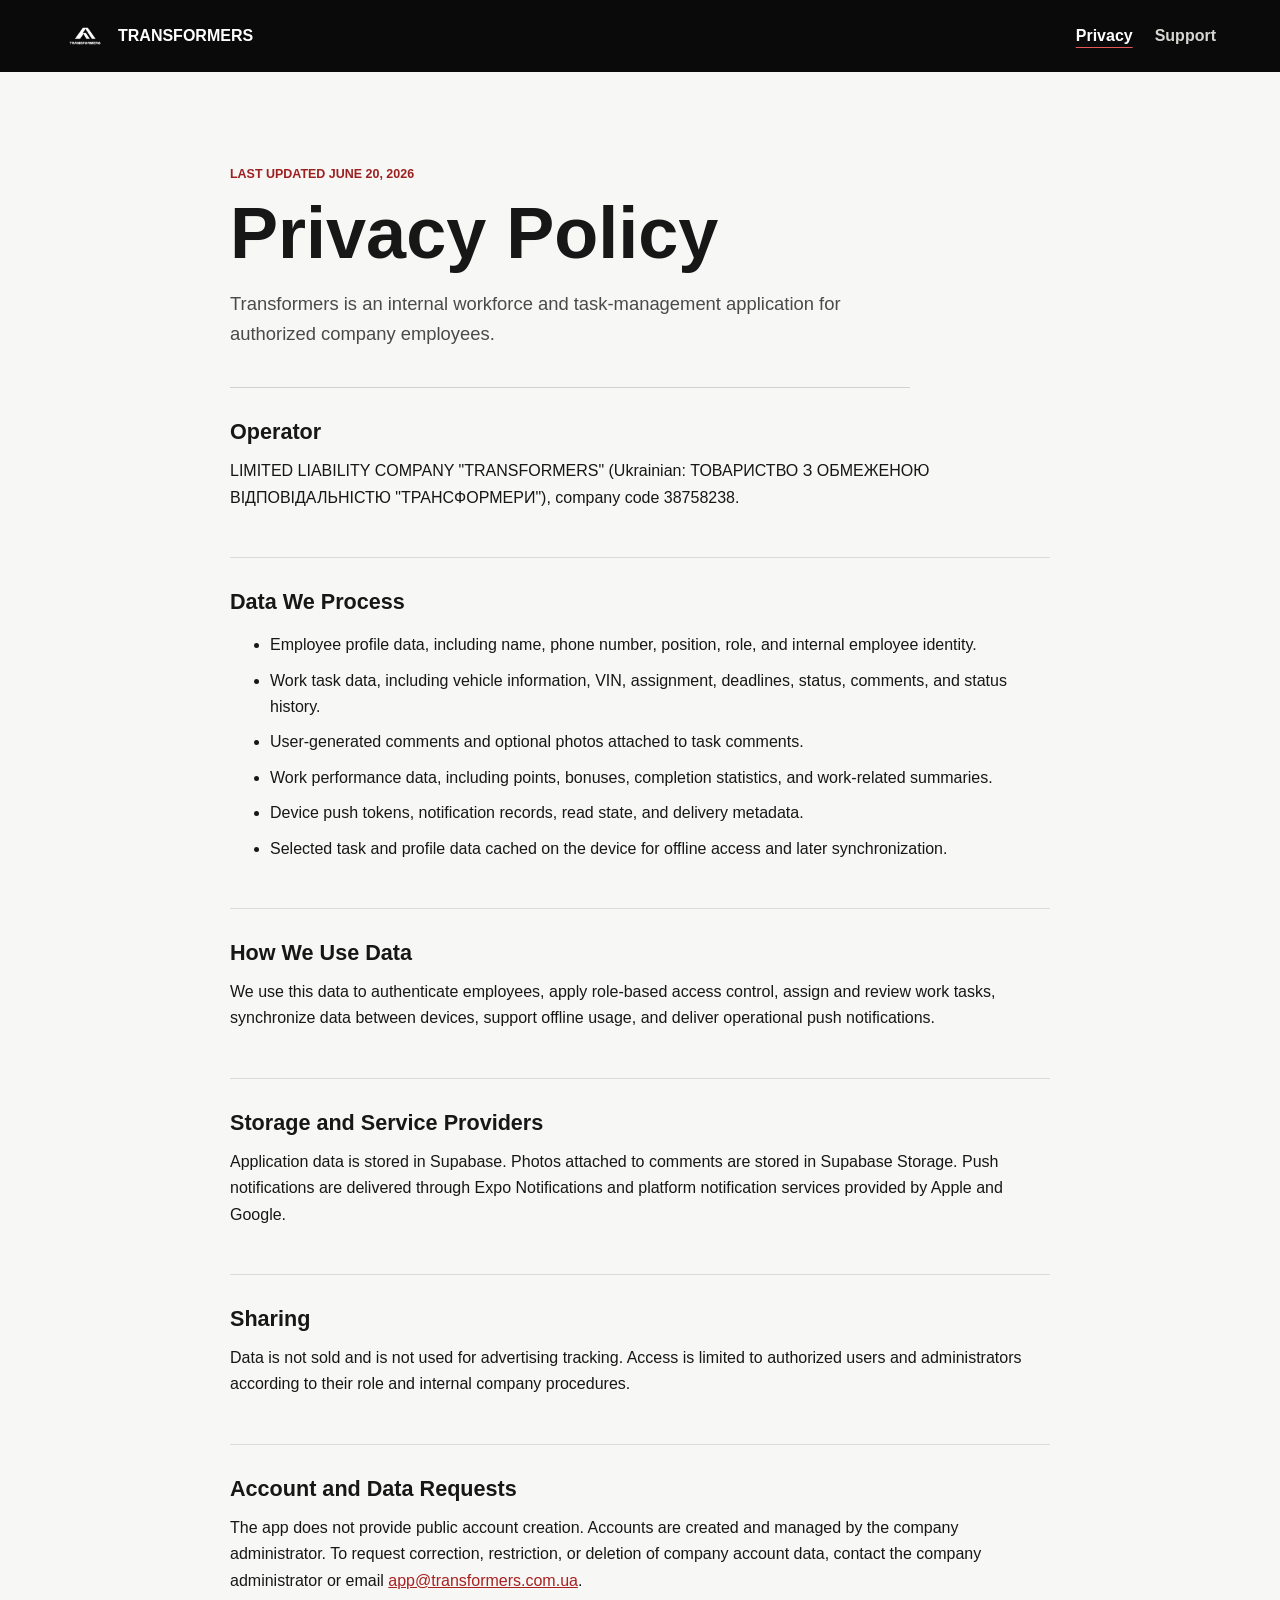
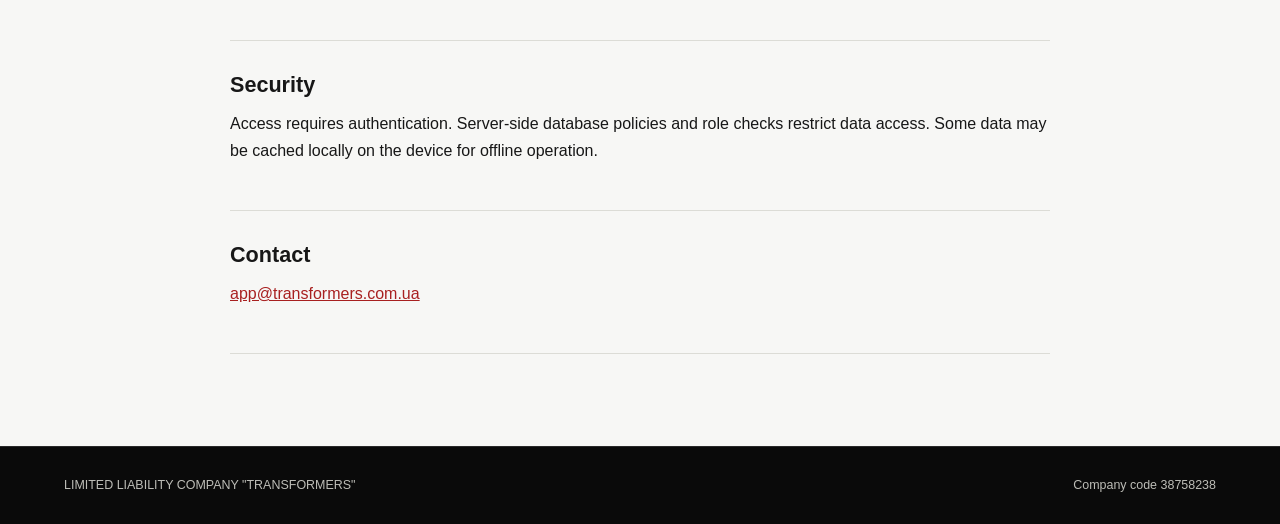
==== privacy.html @ 11003416 "Publish Transformers privacy and support pages" ====
<!doctype html>
<html lang="en">
  <head>
    <meta charset="utf-8" />
    <meta name="viewport" content="width=device-width, initial-scale=1" />
    <meta name="description" content="Privacy Policy for the Transformers workforce application." />
    <title>Privacy Policy | Transformers</title>
    <link rel="stylesheet" href="styles.css" />
  </head>
  <body>
    <header class="site-header">
      <a class="brand" href="index.html" aria-label="Transformers app home">
        <img src="logo.png" alt="" width="42" height="42" />
        <span>TRANSFORMERS</span>
      </a>
      <nav aria-label="Legal navigation">
        <a aria-current="page" href="privacy.html">Privacy</a>
        <a href="support.html">Support</a>
      </nav>
    </header>
    <main class="document content-width">
      <p class="eyebrow">Last updated June 20, 2026</p>
      <h1>Privacy Policy</h1>
      <p class="lead">Transformers is an internal workforce and task-management application for authorized company employees.</p>

      <section>
        <h2>Operator</h2>
        <p>LIMITED LIABILITY COMPANY "TRANSFORMERS" (Ukrainian: ТОВАРИСТВО З ОБМЕЖЕНОЮ ВІДПОВІДАЛЬНІСТЮ "ТРАНСФОРМЕРИ"), company code 38758238.</p>
      </section>
      <section>
        <h2>Data We Process</h2>
        <ul>
          <li>Employee profile data, including name, phone number, position, role, and internal employee identity.</li>
          <li>Work task data, including vehicle information, VIN, assignment, deadlines, status, comments, and status history.</li>
          <li>User-generated comments and optional photos attached to task comments.</li>
          <li>Work performance data, including points, bonuses, completion statistics, and work-related summaries.</li>
          <li>Device push tokens, notification records, read state, and delivery metadata.</li>
          <li>Selected task and profile data cached on the device for offline access and later synchronization.</li>
        </ul>
      </section>
      <section>
        <h2>How We Use Data</h2>
        <p>We use this data to authenticate employees, apply role-based access control, assign and review work tasks, synchronize data between devices, support offline usage, and deliver operational push notifications.</p>
      </section>
      <section>
        <h2>Storage and Service Providers</h2>
        <p>Application data is stored in Supabase. Photos attached to comments are stored in Supabase Storage. Push notifications are delivered through Expo Notifications and platform notification services provided by Apple and Google.</p>
      </section>
      <section>
        <h2>Sharing</h2>
        <p>Data is not sold and is not used for advertising tracking. Access is limited to authorized users and administrators according to their role and internal company procedures.</p>
      </section>
      <section>
        <h2>Account and Data Requests</h2>
        <p>The app does not provide public account creation. Accounts are created and managed by the company administrator. To request correction, restriction, or deletion of company account data, contact the company administrator or email <a href="mailto:app@transformers.com.ua">app@transformers.com.ua</a>.</p>
      </section>
      <section>
        <h2>Security</h2>
        <p>Access requires authentication. Server-side database policies and role checks restrict data access. Some data may be cached locally on the device for offline operation.</p>
      </section>
      <section>
        <h2>Contact</h2>
        <p><a href="mailto:app@transformers.com.ua">app@transformers.com.ua</a></p>
      </section>
    </main>
    <footer>
      <span>LIMITED LIABILITY COMPANY "TRANSFORMERS"</span>
      <span>Company code 38758238</span>
    </footer>
  </body>
</html>
---- styles.css ----
:root {
  color-scheme: light;
  font-family: Inter, ui-sans-serif, -apple-system, BlinkMacSystemFont, "Segoe UI", sans-serif;
  color: #171717;
  background: #f7f7f5;
  font-synthesis: none;
}

* {
  box-sizing: border-box;
}

body {
  margin: 0;
  min-width: 320px;
  line-height: 1.65;
}

a {
  color: #a82020;
}

.site-header {
  min-height: 72px;
  padding: 12px clamp(20px, 5vw, 72px);
  display: flex;
  align-items: center;
  justify-content: space-between;
  gap: 24px;
  background: #0a0a0a;
  color: #ffffff;
}

.brand {
  display: flex;
  align-items: center;
  gap: 12px;
  color: #ffffff;
  text-decoration: none;
  font-weight: 800;
}

.brand img {
  display: block;
  border-radius: 6px;
}

nav {
  display: flex;
  gap: 22px;
}

nav a {
  color: #d7d7d2;
  text-decoration: none;
  font-weight: 650;
}

nav a[aria-current="page"],
nav a:hover {
  color: #ffffff;
  text-decoration: underline;
  text-decoration-color: #e65757;
  text-underline-offset: 6px;
}

.content-width {
  width: min(820px, calc(100% - 40px));
  margin-inline: auto;
}

.intro-band {
  padding: clamp(64px, 11vw, 130px) 0;
  background: #efefeb;
  border-bottom: 1px solid #d8d8d2;
}

h1,
h2,
p {
  margin-top: 0;
}

h1 {
  margin-bottom: 20px;
  font-size: clamp(2.4rem, 8vw, 5rem);
  line-height: 1;
  letter-spacing: 0;
}

h2 {
  margin-bottom: 12px;
  font-size: 1.35rem;
  line-height: 1.3;
  letter-spacing: 0;
}

.eyebrow {
  margin-bottom: 12px;
  color: #9d2020;
  font-size: 0.78rem;
  font-weight: 800;
  text-transform: uppercase;
}

.lead {
  max-width: 680px;
  margin-bottom: 0;
  color: #4a4a47;
  font-size: 1.15rem;
}

.link-grid {
  display: grid;
  grid-template-columns: repeat(2, minmax(0, 1fr));
  gap: 18px;
  padding-block: 40px 72px;
}

.resource-link {
  min-height: 150px;
  padding: 24px;
  display: flex;
  flex-direction: column;
  justify-content: space-between;
  gap: 22px;
  border: 1px solid #cacac4;
  border-radius: 8px;
  background: #ffffff;
  color: #171717;
  text-decoration: none;
}

.resource-link:hover {
  border-color: #a82020;
}

.resource-link strong {
  font-size: 1.25rem;
}

.resource-link span {
  color: #5e5e59;
}

.document {
  padding-block: clamp(52px, 9vw, 92px);
}

.document h1 {
  font-size: clamp(2.25rem, 7vw, 4.5rem);
}

.document > .lead {
  padding-bottom: 38px;
  border-bottom: 1px solid #d2d2cc;
}

.document section {
  padding-block: 30px;
  border-bottom: 1px solid #dcdcd6;
}

.document li + li {
  margin-top: 9px;
}

.contact-band {
  background: #ffffff;
  border: 1px solid #d2d2cc;
  border-radius: 8px;
  padding-inline: 24px;
}

.email-link {
  display: inline-block;
  font-size: clamp(1.2rem, 5vw, 1.8rem);
  font-weight: 750;
  overflow-wrap: anywhere;
}

footer {
  padding: 28px clamp(20px, 5vw, 72px);
  display: flex;
  justify-content: space-between;
  gap: 16px;
  border-top: 1px solid #292929;
  background: #0a0a0a;
  color: #bdbdb7;
  font-size: 0.78rem;
}

@media (max-width: 640px) {
  .site-header,
  footer {
    align-items: flex-start;
    flex-direction: column;
  }

  .site-header {
    padding-block: 16px;
  }

  .link-grid {
    grid-template-columns: 1fr;
  }
}
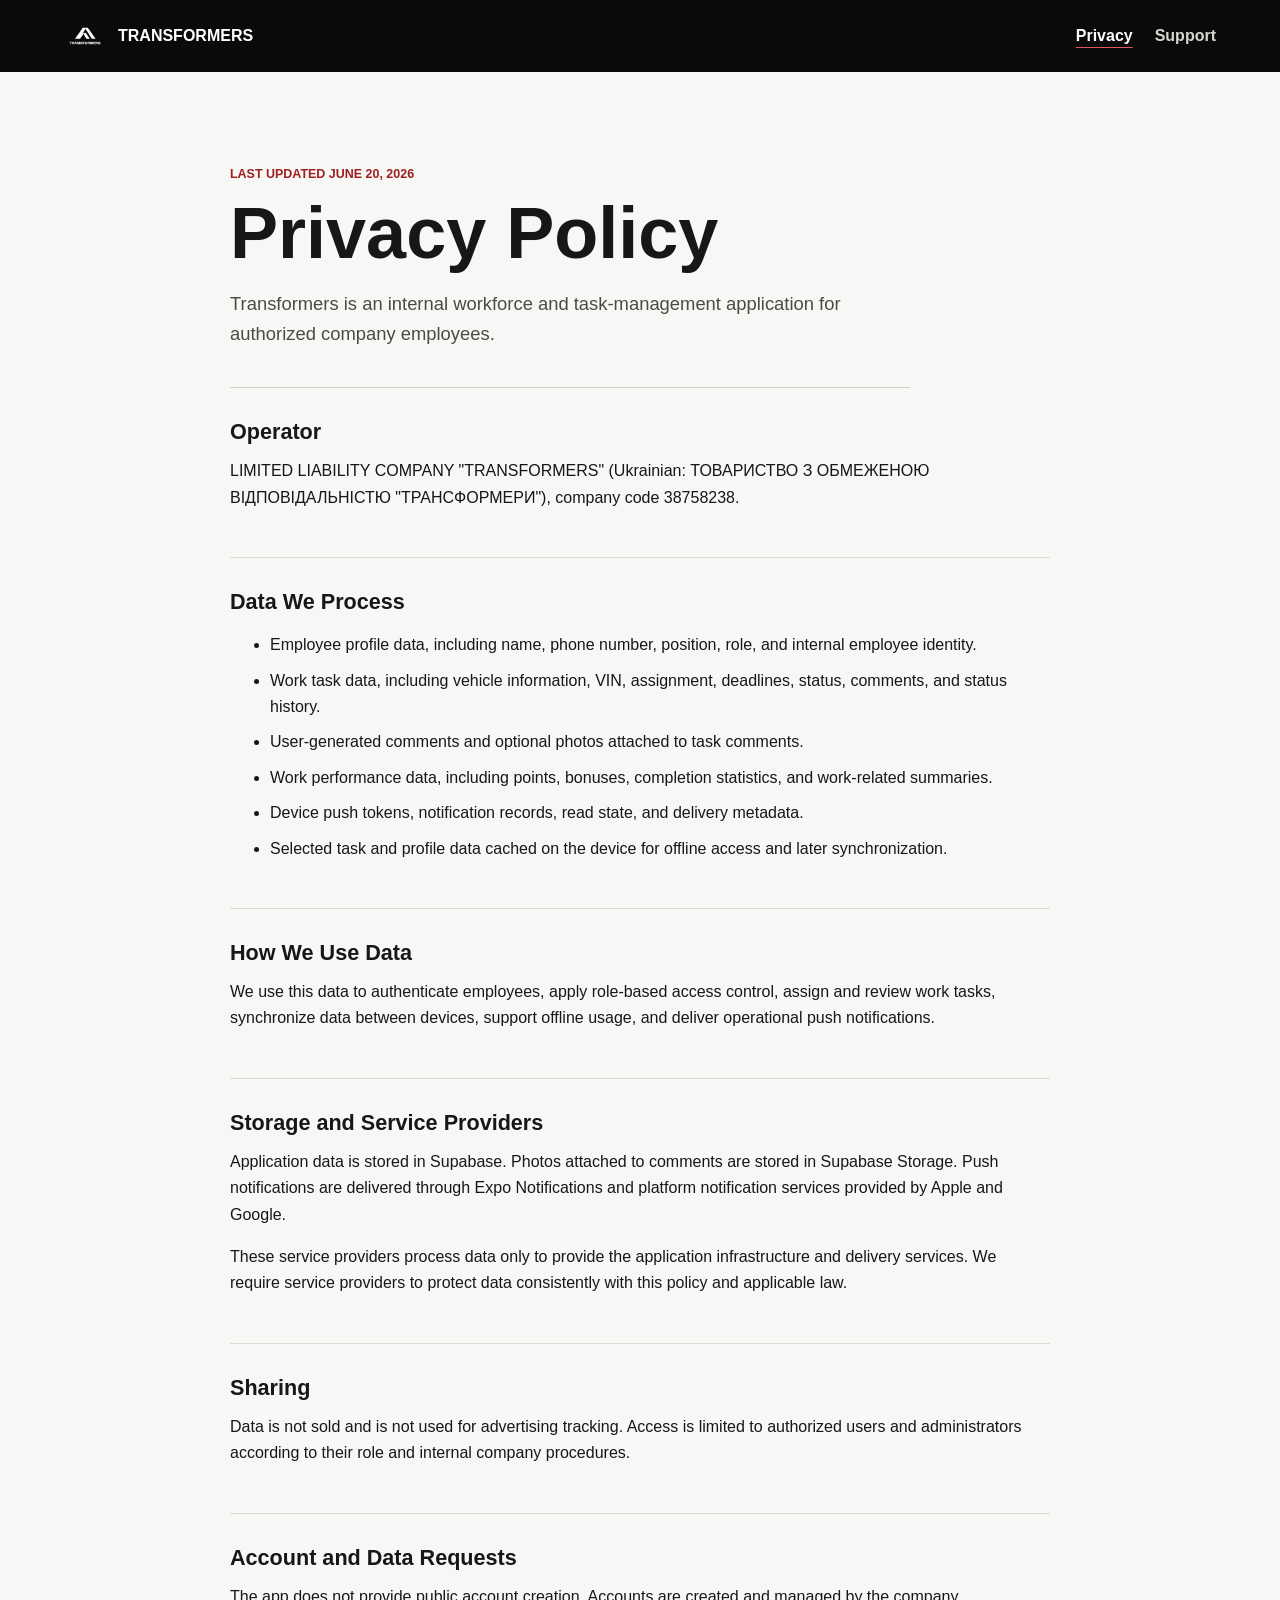
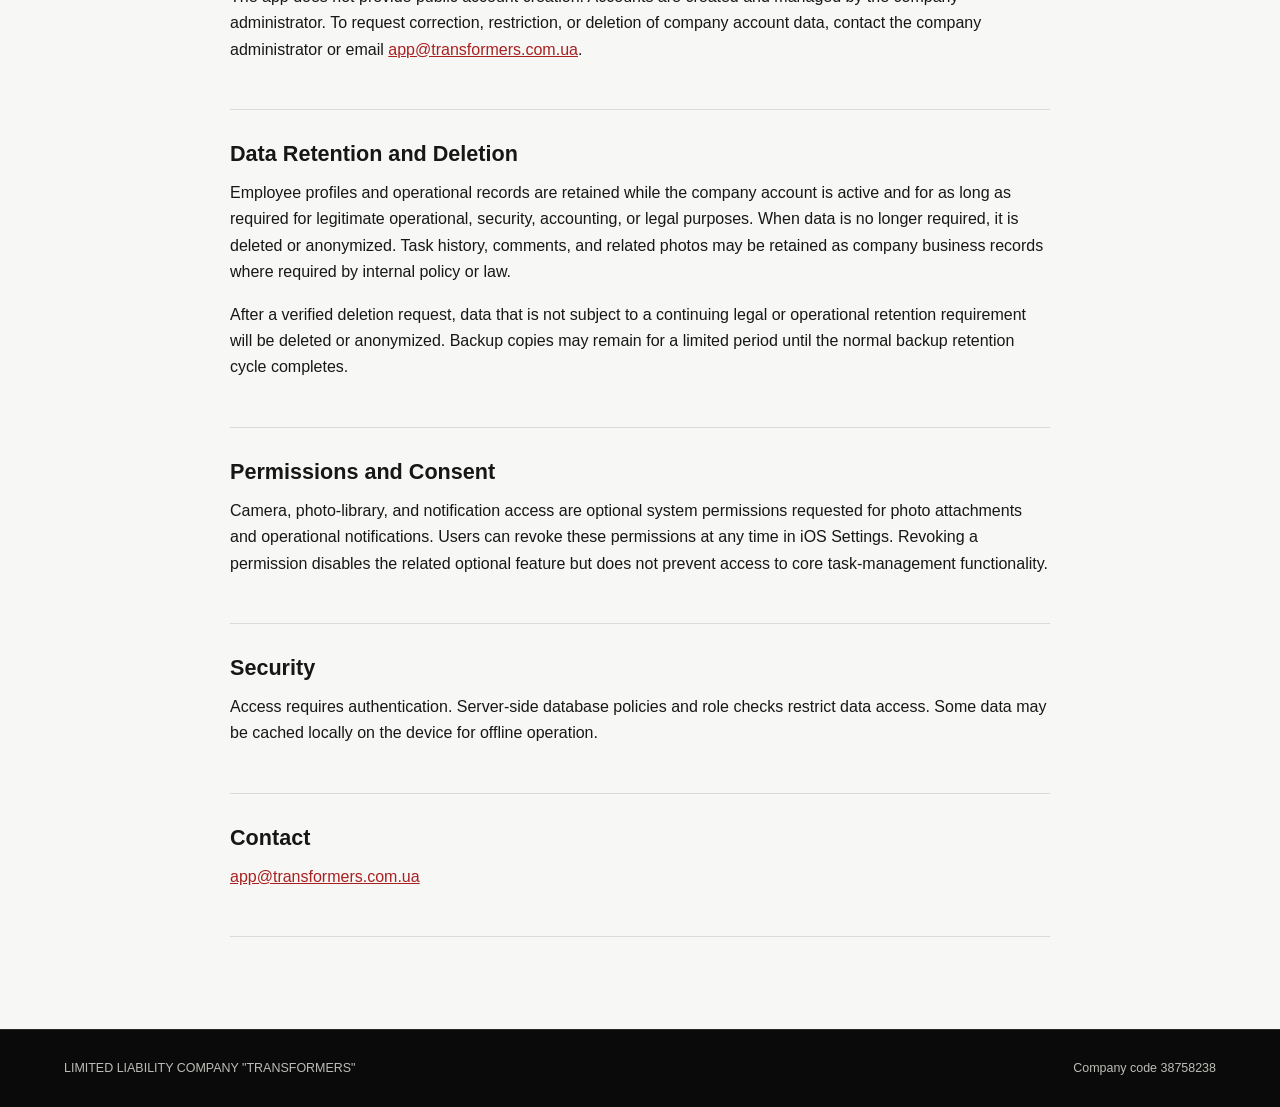
==== commit ed1d7a3e: "Clarify data retention and permission controls" ====
--- a/privacy.html
+++ b/privacy.html
@@ -45,6 +45,7 @@
       <section>
         <h2>Storage and Service Providers</h2>
         <p>Application data is stored in Supabase. Photos attached to comments are stored in Supabase Storage. Push notifications are delivered through Expo Notifications and platform notification services provided by Apple and Google.</p>
+        <p>These service providers process data only to provide the application infrastructure and delivery services. We require service providers to protect data consistently with this policy and applicable law.</p>
       </section>
       <section>
         <h2>Sharing</h2>
@@ -53,6 +54,15 @@
       <section>
         <h2>Account and Data Requests</h2>
         <p>The app does not provide public account creation. Accounts are created and managed by the company administrator. To request correction, restriction, or deletion of company account data, contact the company administrator or email <a href="mailto:app@transformers.com.ua">app@transformers.com.ua</a>.</p>
+      </section>
+      <section>
+        <h2>Data Retention and Deletion</h2>
+        <p>Employee profiles and operational records are retained while the company account is active and for as long as required for legitimate operational, security, accounting, or legal purposes. When data is no longer required, it is deleted or anonymized. Task history, comments, and related photos may be retained as company business records where required by internal policy or law.</p>
+        <p>After a verified deletion request, data that is not subject to a continuing legal or operational retention requirement will be deleted or anonymized. Backup copies may remain for a limited period until the normal backup retention cycle completes.</p>
+      </section>
+      <section>
+        <h2>Permissions and Consent</h2>
+        <p>Camera, photo-library, and notification access are optional system permissions requested for photo attachments and operational notifications. Users can revoke these permissions at any time in iOS Settings. Revoking a permission disables the related optional feature but does not prevent access to core task-management functionality.</p>
       </section>
       <section>
         <h2>Security</h2>
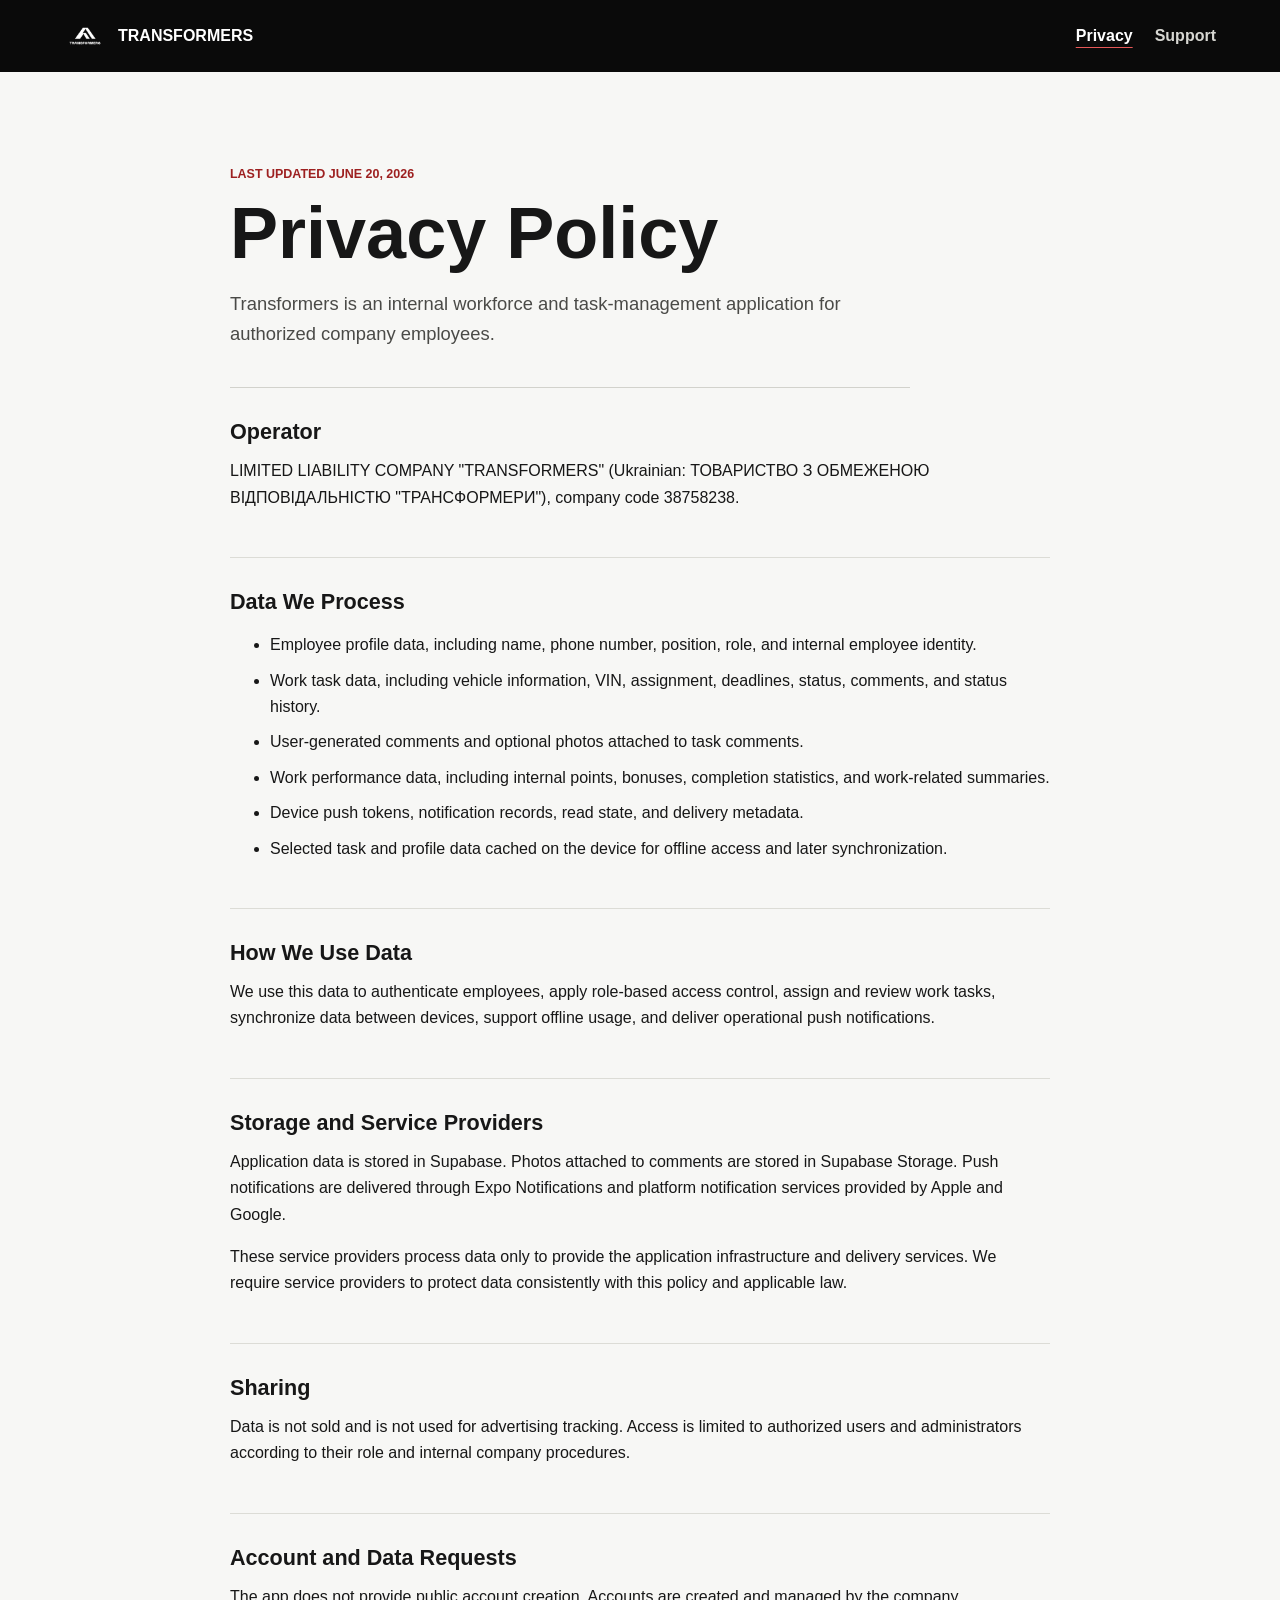
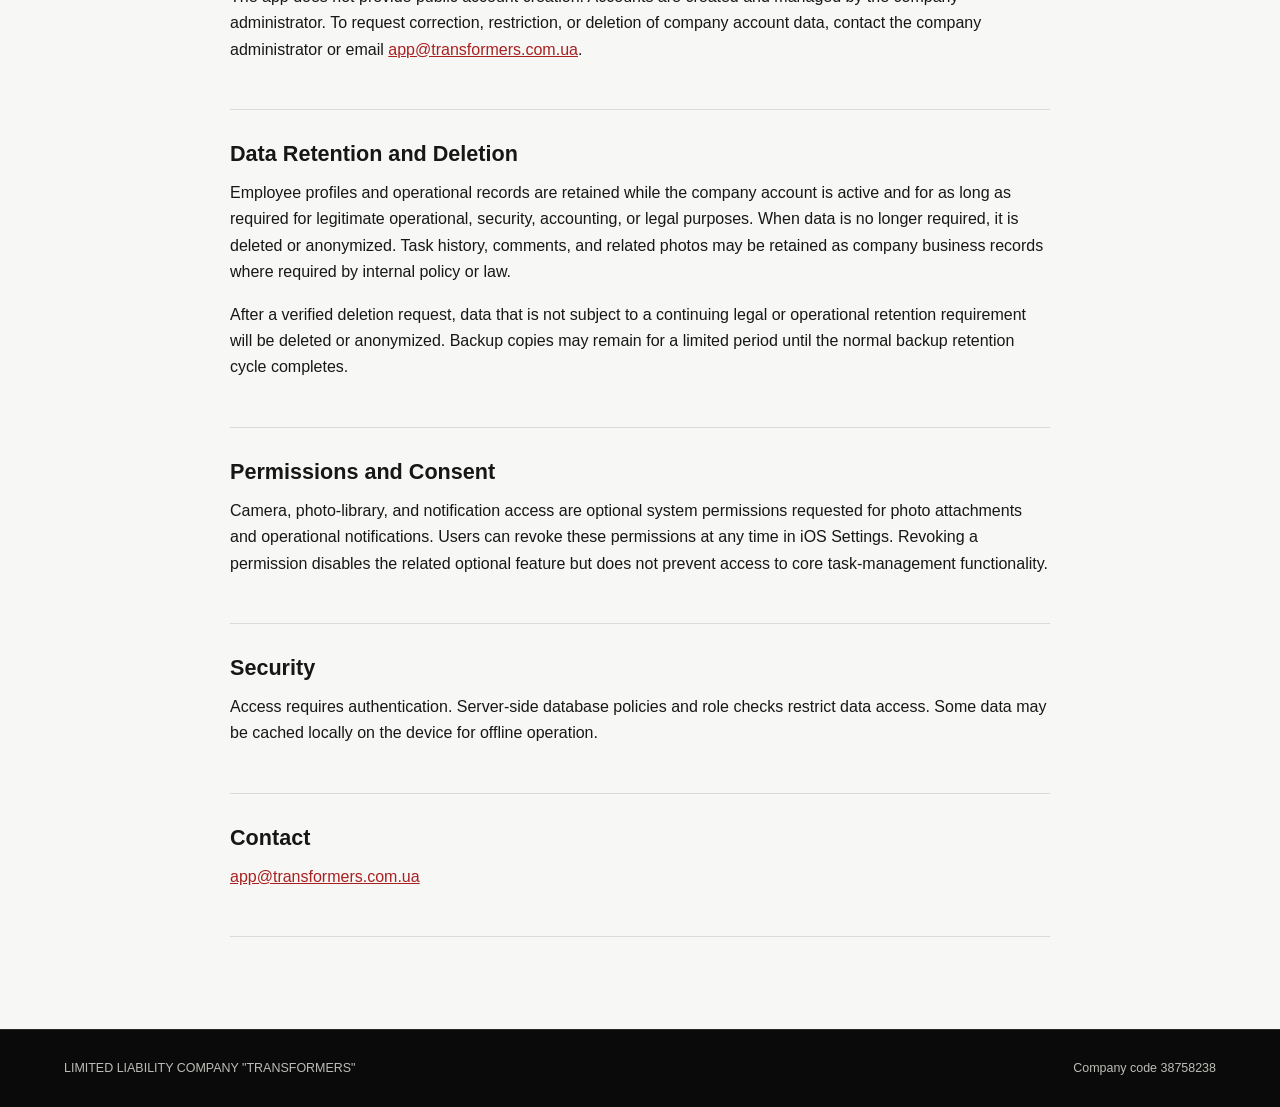
==== commit ef235865: "Clarify internal points data" ====
--- a/privacy.html
+++ b/privacy.html
@@ -33,7 +33,7 @@
           <li>Employee profile data, including name, phone number, position, role, and internal employee identity.</li>
           <li>Work task data, including vehicle information, VIN, assignment, deadlines, status, comments, and status history.</li>
           <li>User-generated comments and optional photos attached to task comments.</li>
-          <li>Work performance data, including points, bonuses, completion statistics, and work-related summaries.</li>
+          <li>Work performance data, including internal points, bonuses, completion statistics, and work-related summaries.</li>
           <li>Device push tokens, notification records, read state, and delivery metadata.</li>
           <li>Selected task and profile data cached on the device for offline access and later synchronization.</li>
         </ul>
